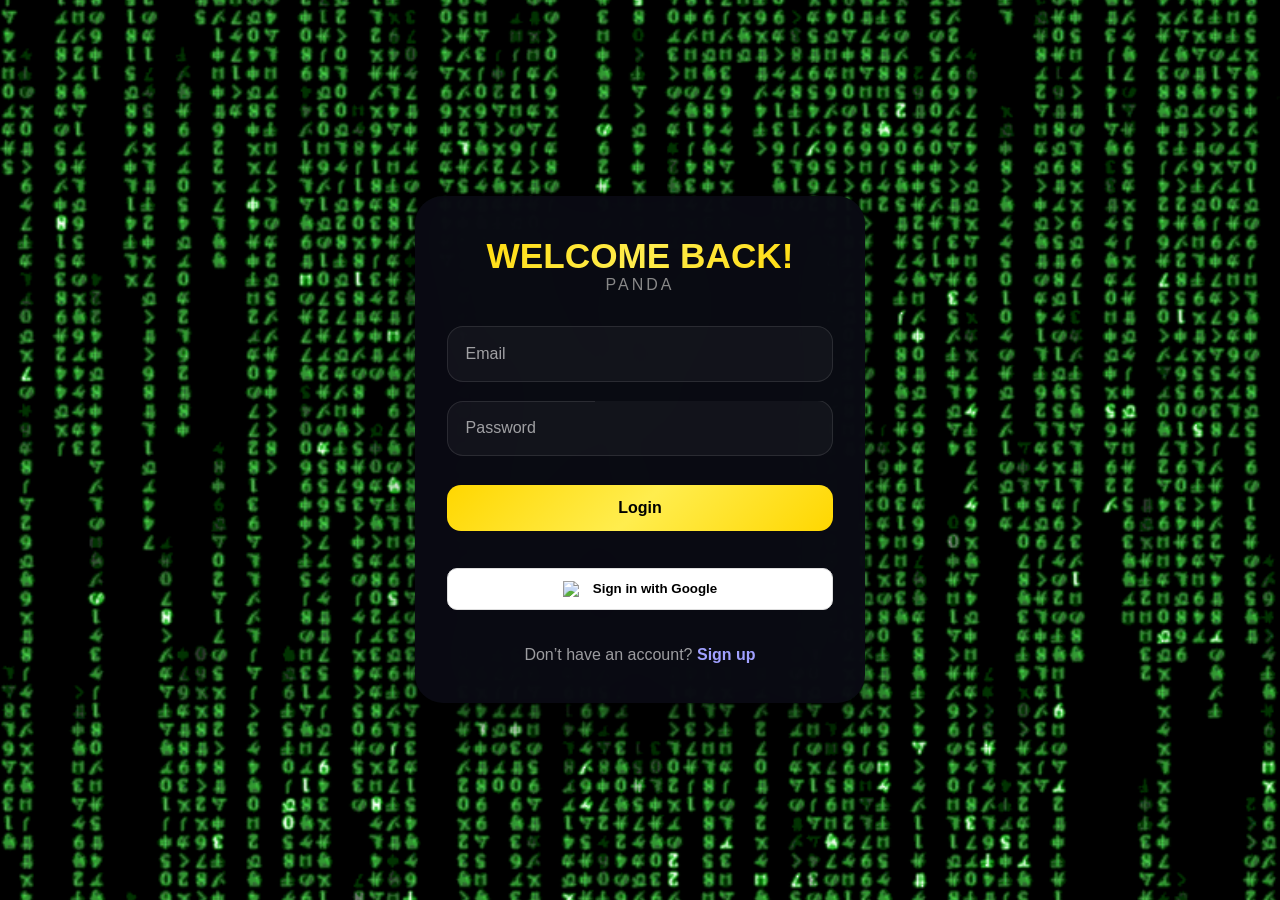
==== index.html @ 0992c24c "first commit" ====
<!DOCTYPE html>
<html lang="en">
<head>
    <meta charset="UTF-8">
    <title>Panda Login</title>
    <link rel="stylesheet" href="style.css">
</head>
<body>

<div class="container animate">

    <header class="header-content">
        <h1 class="page-title">WELCOME BACK!</h1>
        <p class="brand-name">PANDA</p>
    </header>

    <form class="login-form" novalidate>

        <input id="email" type="text" class="form-input" placeholder="Email">
        <input id="password" type="password" class="form-input" placeholder="Password">

        <button type="submit" class="login-btn submit-btn">
            Login
        </button>

        <div class="google-login">
            <button type="button" class="google-btn">
                <img src="https://cdn-icons-png.flaticon.com/512/2991/2991148.png">
                Sign in with Google
            </button>
        </div>

        <div class="signup-prompt">
            Don’t have an account?
            <a href="signup.html">Sign up</a>
        </div>

    </form>
</div>

<script type="module" src="script.js"></script>
</body>
</html>
---- style.css ----
:root {
    --bg-primary: #0a0a0a;
    --glass-bg: rgba(10, 10, 20, 0.95);
    --border-glass: rgba(255, 255, 255, 0.1);
    --text-secondary: #888888;
    --accent-primary: #a0a0ff;
    --accent-gradient: linear-gradient(135deg, #ffd700 0%, #ffed4e 50%, #ffd700 100%);
    --shadow-glass: 0 25px 50px rgba(0, 0, 0, 0.5);
}

/* RESET */
* {
    margin: 0;
    padding: 0;
    box-sizing: border-box;
}

body {
    font-family: "Segoe UI", sans-serif;
    min-height: 100vh;
    display: flex;
    justify-content: center;
    align-items: center;
    background: url("hack.gif") center/cover no-repeat fixed;
}

/* CONTAINER */
.container {
    background: var(--glass-bg);
    backdrop-filter: blur(30px);
    border-radius: 28px;
    padding: 2.5rem 2rem;
    width: clamp(360px, 90vw, 450px);
    box-shadow: var(--shadow-glass);
    position: relative;

    opacity: 0;
    transform: translateY(40px) scale(0.95);
}

.container.animate {
    animation: enter 0.9s cubic-bezier(0.34, 1.56, 0.64, 1) forwards;
}

@keyframes enter {
    to {
        opacity: 1;
        transform: translateY(0) scale(1);
    }
}

/* HEADER */
.header-content {
    text-align: center;
    margin-bottom: 2rem;
}

.page-title {
    font-size: 2.2rem;
    font-weight: 800;
    background: var(--accent-gradient);
    -webkit-background-clip: text;
    -webkit-text-fill-color: transparent;
}

.brand-name {
    letter-spacing: 3px;
    color: var(--text-secondary);
}

/* FORMS */
.login-form,
.signup-form {
    display: flex;
    flex-direction: column;
    gap: 1.2rem;
}

.form-input {
    padding: 1.1rem;
    border-radius: 16px;
    border: 1.5px solid var(--border-glass);
    background: rgba(255, 255, 255, 0.04);
    color: white;
    font-size: 1rem;
}

.form-input::placeholder {
    color: rgba(255,255,255,0.6);
}

.form-input:focus {
    outline: none;
    border-color: var(--accent-primary);
    box-shadow: 0 0 0 4px rgba(160,160,255,0.15);
}

/* BUTTONS */
.submit-btn,
.login-btn {
    width: 100%;
    padding: 14px;
    border-radius: 14px;
    border: none;
    font-size: 16px;
    font-weight: 700;
    cursor: pointer;
    margin-top: 10px;
    background: var(--accent-gradient);
}

.submit-btn:hover,
.login-btn:hover {
    transform: translateY(-2px);
}

/* GOOGLE */
.google-login {
    margin-top: 18px;
}

.google-btn {
    width: 100%;
    padding: 12px;
    border-radius: 10px;
    border: 1px solid #ddd;
    background: white;
    display: flex;
    justify-content: center;
    gap: 10px;
    font-weight: 600;
    cursor: pointer;
}

.google-btn img {
    width: 20px;
}

/* SIGNUP TEXT */
.signup-prompt {
    text-align: center;
    margin-top: 1rem;
    color: rgba(255,255,255,0.6);
}

.signup-prompt a {
    color: var(--accent-primary);
    font-weight: 700;
    text-decoration: none;
}

/* PANDA ORB */
.panda-hero {
    position: absolute;
    right: -40px;
    bottom: -40px;
    width: 140px;
    height: 140px;
}

.panda-orb {
    width: 100%;
    height: 100%;
    border-radius: 50%;
    background: var(--accent-gradient);
    box-shadow: 0 25px 50px rgba(255,215,0,0.4);
}

/* MOBILE */
@media (max-width: 480px) {
    .container {
        padding: 2rem 1.5rem;
    }

    .panda-hero {
        width: 100px;
        height: 100px;
    }
}
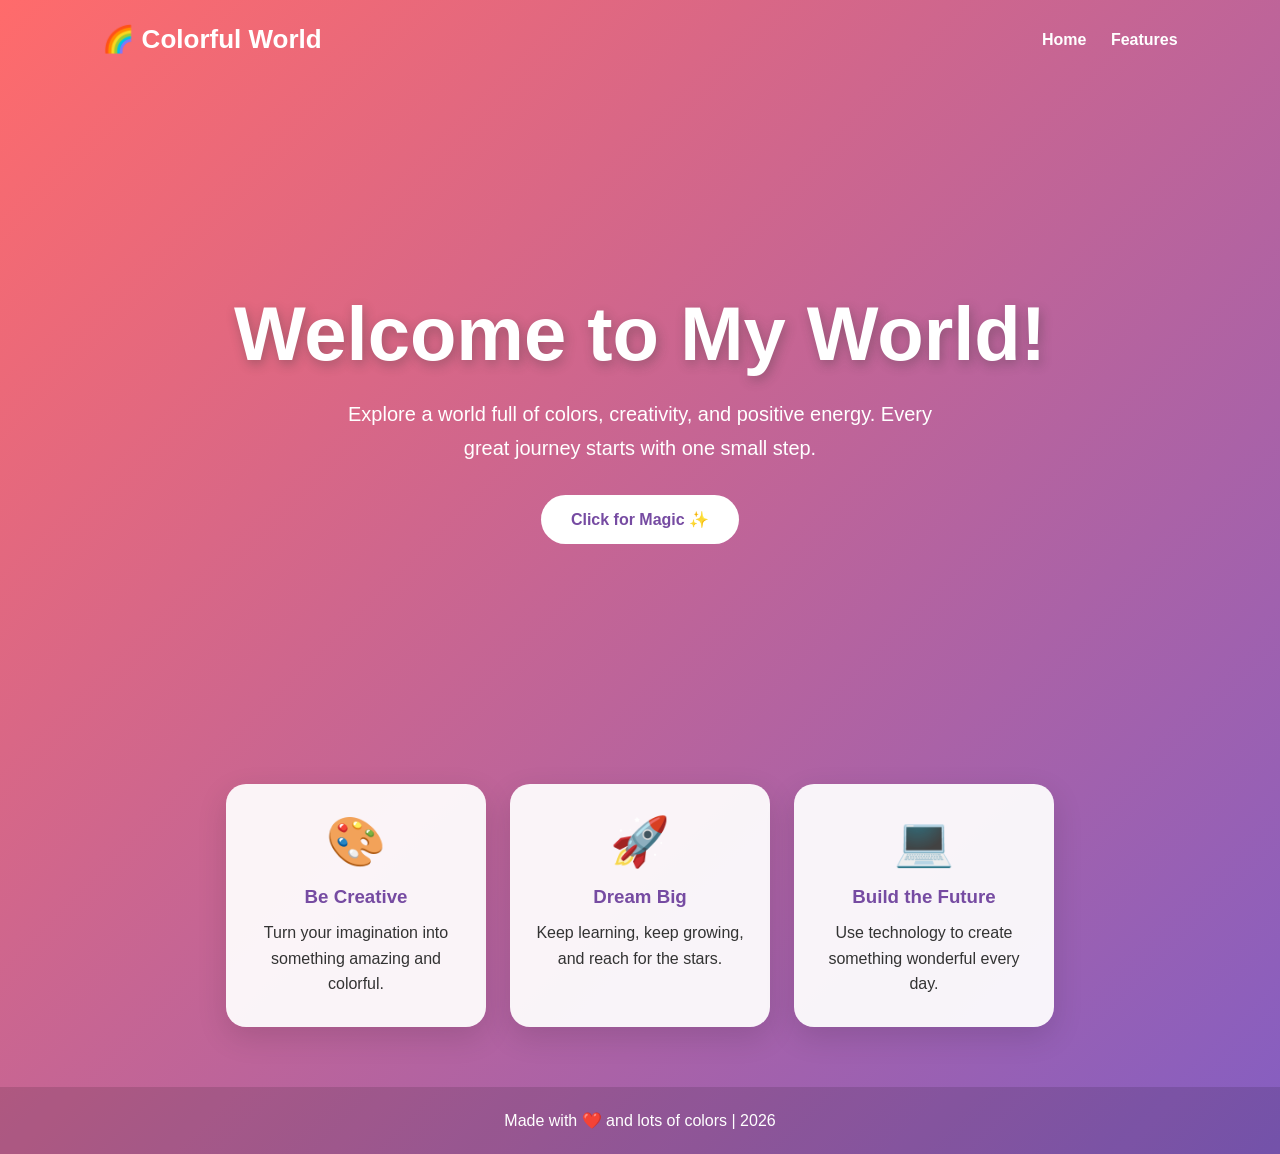
==== commit dd9c7b79: "Page changed" ====
--- a/index.html
+++ b/index.html
@@ -1,43 +1,203 @@
+
 <!DOCTYPE html>
 <html lang="en">
 <head>
-    <meta charset="UTF-8">
-    <title>Panda Login</title>
-    <link rel="stylesheet" href="style.css">
+  <meta charset="UTF-8">
+  <meta name="viewport" content="width=device-width, initial-scale=1.0">
+  <title>Colorful World</title>
+
+  <style>
+    * {
+      margin: 0;
+      padding: 0;
+      box-sizing: border-box;
+    }
+
+    body {
+      font-family: Arial, sans-serif;
+      min-height: 100vh;
+      color: white;
+      background: linear-gradient(
+        135deg,
+        #ff6b6b,
+        #845ec2,
+        #008fbe,
+        #00c9a7
+      );
+      background-size: 300% 300%;
+      animation: gradientMove 10s ease infinite;
+    }
+
+    @keyframes gradientMove {
+      0%   { background-position: 0% 50%; }
+      50%  { background-position: 100% 50%; }
+      100% { background-position: 0% 50%; }
+    }
+
+    nav {
+      display: flex;
+      justify-content: space-between;
+      align-items: center;
+      padding: 24px 8%;
+    }
+
+    nav h2 {
+      font-size: 26px;
+    }
+
+    nav a {
+      color: white;
+      text-decoration: none;
+      margin-left: 20px;
+      font-weight: bold;
+    }
+
+    .hero {
+      min-height: 75vh;
+      display: flex;
+      flex-direction: column;
+      justify-content: center;
+      align-items: center;
+      text-align: center;
+      padding: 30px 20px;
+    }
+
+    .hero h1 {
+      font-size: clamp(40px, 7vw, 76px);
+      margin-bottom: 20px;
+      text-shadow: 2px 4px 12px #33333355;
+    }
+
+    .hero p {
+      font-size: 20px;
+      max-width: 600px;
+      line-height: 1.7;
+      margin-bottom: 30px;
+    }
+
+    .button {
+      display: inline-block;
+      background: white;
+      color: #764ba2;
+      padding: 15px 30px;
+      border-radius: 30px;
+      text-decoration: none;
+      font-weight: bold;
+      transition: transform 0.3s, box-shadow 0.3s;
+      border: none;
+      cursor: pointer;
+      font-size: 16px;
+    }
+
+    .button:hover {
+      transform: translateY(-5px);
+      box-shadow: 0 10px 25px #00000030;
+    }
+
+    .cards {
+      display: flex;
+      justify-content: center;
+      flex-wrap: wrap;
+      gap: 24px;
+      padding: 30px 8% 60px;
+    }
+
+    .card {
+      width: 260px;
+      padding: 30px 24px;
+      text-align: center;
+      color: #333;
+      background: #ffffffed;
+      border-radius: 20px;
+      box-shadow: 0 10px 30px #00000020;
+      transition: transform 0.3s;
+    }
+
+    .card:hover {
+      transform: translateY(-8px);
+    }
+
+    .card .emoji {
+      font-size: 48px;
+      margin-bottom: 16px;
+    }
+
+    .card h3 {
+      margin-bottom: 12px;
+      color: #764ba2;
+    }
+
+    .card p {
+      line-height: 1.6;
+    }
+
+    footer {
+      text-align: center;
+      padding: 24px;
+      background: #00000020;
+    }
+
+    @media (max-width: 600px) {
+      nav {
+        flex-direction: column;
+        gap: 16px;
+      }
+
+      nav a {
+        margin: 0 8px;
+      }
+    }
+  </style>
 </head>
+
 <body>
-
-<div class="container animate">
-
-    <header class="header-content">
-        <h1 class="page-title">WELCOME BACK!</h1>
-        <p class="brand-name">PANDA</p>
-    </header>
-
-    <form class="login-form" novalidate>
-
-        <input id="email" type="text" class="form-input" placeholder="Email">
-        <input id="password" type="password" class="form-input" placeholder="Password">
-
-        <button type="submit" class="login-btn submit-btn">
-            Login
-        </button>
-
-        <div class="google-login">
-            <button type="button" class="google-btn">
-                <img src="https://cdn-icons-png.flaticon.com/512/2991/2991148.png">
-                Sign in with Google
-            </button>
-        </div>
-
-        <div class="signup-prompt">
-            Don’t have an account?
-            <a href="signup.html">Sign up</a>
-        </div>
-
-    </form>
-</div>
-
-<script type="module" src="script.js"></script>
+  <nav>
+    <h2>🌈 Colorful World</h2>
+    <div>
+      <a href="#home">Home</a>
+      <a href="#features">Features</a>
+    </div>
+  </nav>
+
+  <section class="hero" id="home">
+    <h1>Welcome to My World!</h1>
+    <p>
+      Explore a world full of colors, creativity, and positive energy.
+      Every great journey starts with one small step.
+    </p>
+    <button class="button" onclick="showMessage()">
+      Click for Magic ✨
+    </button>
+  </section>
+
+  <section class="cards" id="features">
+    <div class="card">
+      <div class="emoji">🎨</div>
+      <h3>Be Creative</h3>
+      <p>Turn your imagination into something amazing and colorful.</p>
+    </div>
+
+    <div class="card">
+      <div class="emoji">🚀</div>
+      <h3>Dream Big</h3>
+      <p>Keep learning, keep growing, and reach for the stars.</p>
+    </div>
+
+    <div class="card">
+      <div class="emoji">💻</div>
+      <h3>Build the Future</h3>
+      <p>Use technology to create something wonderful every day.</p>
+    </div>
+  </section>
+
+  <footer>
+    <p>Made with ❤️ and lots of colors | 2026</p>
+  </footer>
+
+  <script>
+    function showMessage() {
+      alert("✨ You are awesome! Keep building amazing things! 🚀");
+    }
+  </script>
 </body>
 </html>
